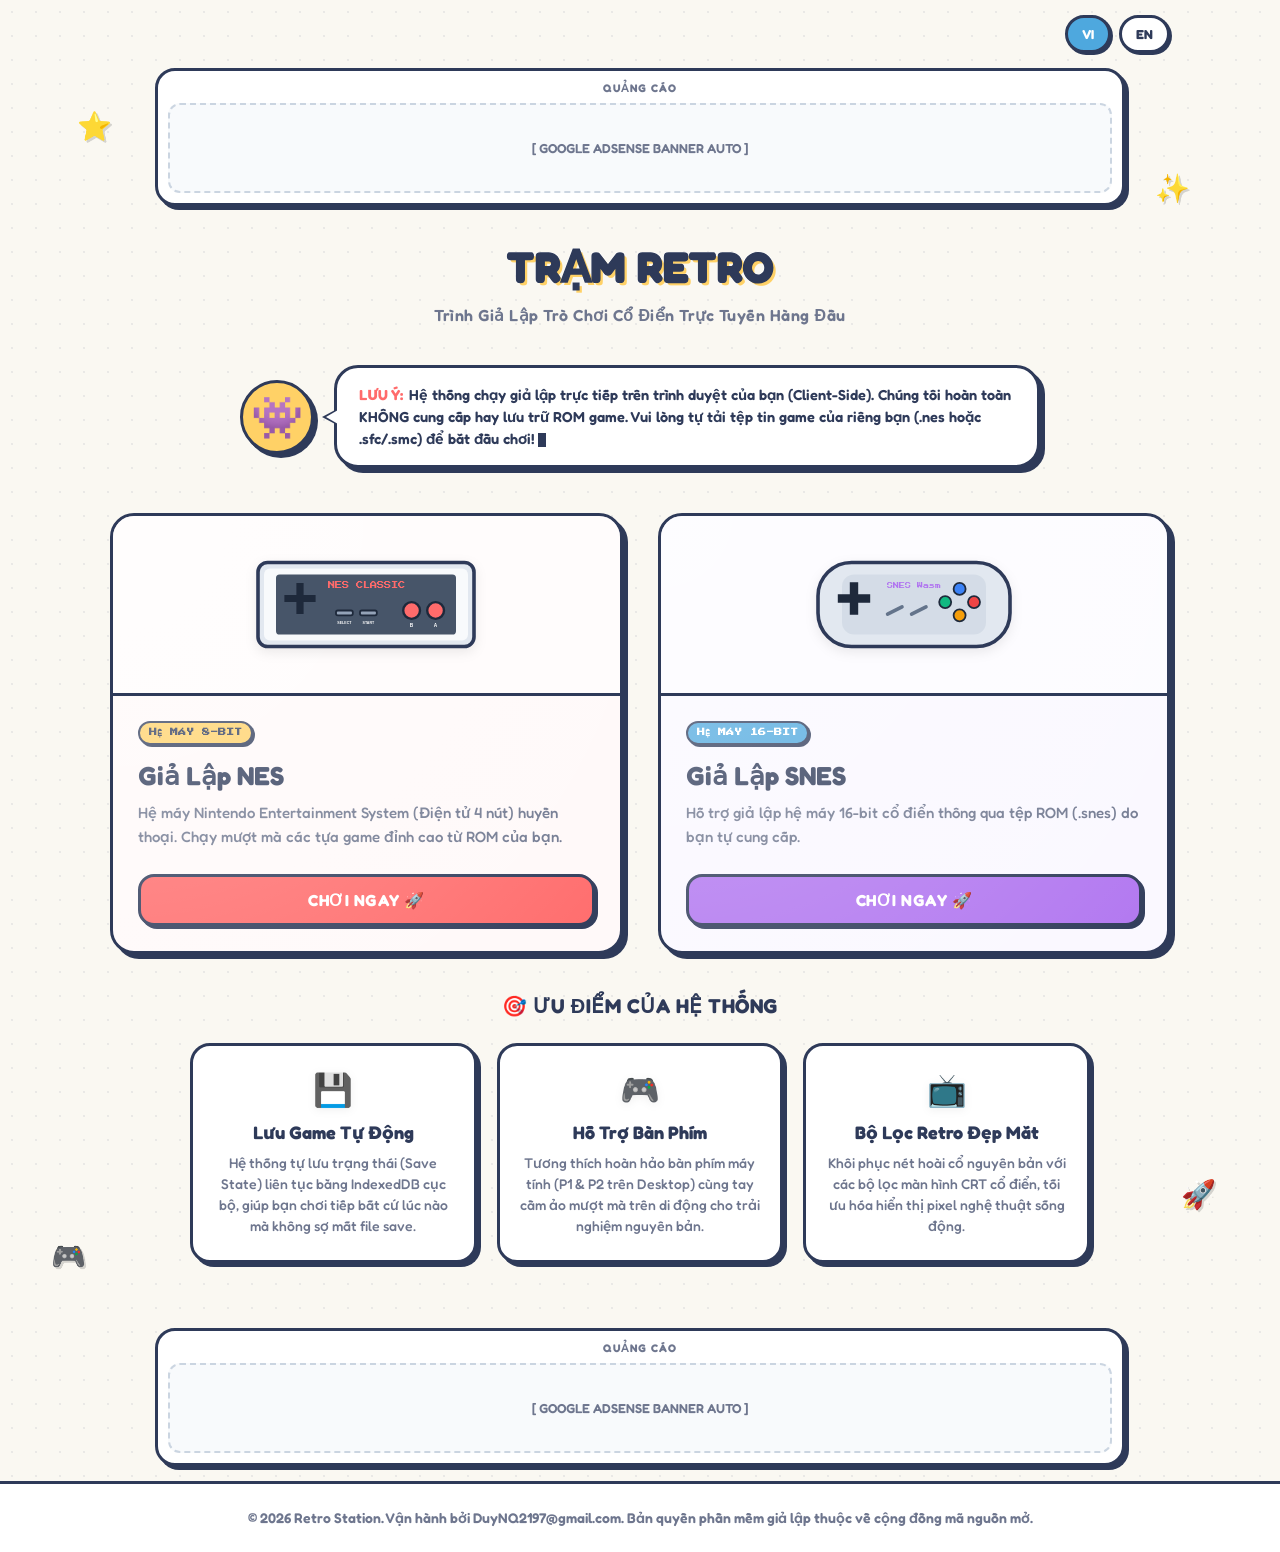
==== index.html @ f4b2010f "feat: big update" ====
<!DOCTYPE html>
<html lang="vi">

<head>
    <meta charset="UTF-8">
    <meta name="viewport" content="width=device-width, initial-scale=1.0">
    <meta name="description"
        content="Trình giả lập NES và SNES chất lượng cao trên trình duyệt Web. Không cần cài đặt, tải tệp ROM của riêng bạn và chơi trực tuyến tức thời. Hỗ trợ lưu game (Save State), tay cầm ảo và bàn phím máy tính.">
    <meta name="keywords"
        content="retro game emulator, gia lap nes, gia lap snes, choi game nes online, choi game snes online, retro games, nes emulator, snes emulator">
    <meta name="robots" content="index, follow">
    <link rel="canonical" href="https://retro-game-emulator-portal.vercel.app/index.html">
    <title>Trình Giả Lập Game Retro Online - Chơi NES & SNES Cực Mượt</title>

    <!-- Google Fonts -->
    <link rel="preconnect" href="https://fonts.googleapis.com">
    <link rel="preconnect" href="https://fonts.gstatic.com" crossorigin>
    <link
        href="https://fonts.googleapis.com/css2?family=Press+Start+2P&family=Fredoka:wght@300..700&family=Lexend:wght@300..800&display=swap"
        rel="stylesheet">

    <style>
        :root {
            --bg-color: #FAF8F2;
            /* Soft warm cream */
            --panel-color: #FFFFFF;
            /* Pure white */
            --border-color: #2E3A59;
            /* Bold slate dark navy */
            --accent-red: #FF6B6B;
            /* Cute retro red */
            --accent-purple: #B176F0;
            /* Soft SNES purple */
            --accent-blue: #4EA8DE;
            /* Sky blue */
            --accent-yellow: #FFD166;
            /* Warm retro yellow */
            --accent-green: #06D6A0;
            /* Mint green */
            --text-main: #2E3A59;
            --text-muted: #6E768E;
        }

        * {
            box-sizing: border-box;
            margin: 0;
            padding: 0;
        }

        body {
            background-color: var(--bg-color);
            background-image: radial-gradient(rgba(110, 118, 142, 0.12) 1.5px, transparent 1.5px);
            background-size: 24px 24px;
            color: var(--text-main);
            font-family: 'Fredoka', 'Lexend', sans-serif;
            min-height: 100vh;
            display: flex;
            flex-direction: column;
            overflow-x: hidden;
            position: relative;
        }

        /* Playful Floating Retro Elements */
        .decor-star {
            position: absolute;
            font-size: 28px;
            animation: bounceMascot 2.5s infinite alternate ease-in-out;
            pointer-events: none;
            z-index: 1;
            filter: drop-shadow(2px 2px 0px rgba(0, 0, 0, 0.15));
            user-select: none;
        }

        .decor-star-1 {
            top: 7%;
            left: 6%;
            color: var(--accent-yellow);
        }

        .decor-star-2 {
            top: 11%;
            right: 7%;
            color: var(--accent-blue);
            animation-delay: 0.6s;
        }

        .decor-star-3 {
            bottom: 18%;
            left: 4%;
            color: var(--accent-red);
            animation-delay: 1.2s;
        }

        .decor-star-4 {
            bottom: 22%;
            right: 5%;
            color: var(--accent-green);
            animation-delay: 1.8s;
        }

        @keyframes bounceMascot {
            0% {
                transform: translateY(0) rotate(0deg) scale(1);
            }

            100% {
                transform: translateY(-15px) rotate(15deg) scale(1.1);
            }
        }

        /* LANGUAGE SWITCH CONTAINER */
        .lang-switch-container {
            display: flex;
            justify-content: flex-end;
            max-width: 1100px;
            width: 100%;
            margin: 15px auto 0;
            padding: 0 20px;
            gap: 8px;
            z-index: 100;
        }

        .lang-btn {
            font-family: 'Fredoka', sans-serif;
            font-weight: 700;
            font-size: 13px;
            padding: 8px 14px;
            background: #FFFFFF;
            border: 3px solid var(--border-color);
            border-radius: 20px;
            color: var(--text-main);
            cursor: pointer;
            box-shadow: 2px 2px 0px var(--border-color);
            transition: all 0.15s ease;
            display: flex;
            align-items: center;
            gap: 5px;
        }

        .lang-btn:hover {
            background: var(--accent-yellow);
            transform: translate(-1px, -1px);
            box-shadow: 3px 3px 0px var(--border-color);
        }

        .lang-btn:active {
            transform: translate(1px, 1px);
            box-shadow: 1px 1px 0px var(--border-color);
        }

        .lang-btn.active {
            background: var(--accent-blue);
            color: #FFFFFF;
        }

        /* ADSENSE LAYOUTS - NEOBRUTALISM BOXES */
        .ad-container {
            width: 100%;
            max-width: 970px;
            margin: 15px auto;
            padding: 10px;
            background: #FFFFFF;
            border: 3px solid var(--border-color);
            border-radius: 20px;
            box-shadow: 4px 4px 0px var(--border-color);
            text-align: center;
            position: relative;
            z-index: 10;
        }

        .ad-label {
            font-family: 'Fredoka', sans-serif;
            font-weight: 700;
            font-size: 11px;
            color: var(--text-muted);
            margin-bottom: 8px;
            letter-spacing: 1px;
            text-transform: uppercase;
        }

        .ad-placeholder {
            min-height: 90px;
            display: flex;
            align-items: center;
            justify-content: center;
            color: var(--text-muted);
            font-size: 13px;
            font-weight: 600;
            border: 2px dashed #CBD5E1;
            background: #F8FAFC;
            border-radius: 12px;
        }

        /* HEADER CHÍNH */
        header {
            width: 100%;
            padding: 20px 20px 10px;
            text-align: center;
            position: relative;
            z-index: 10;
        }

        .logo-container {
            display: inline-block;
            margin-bottom: 5px;
        }

        .logo-main {
            font-family: 'Fredoka', sans-serif;
            font-weight: 800;
            font-size: 42px;
            color: var(--text-main);
            text-shadow:
                3px 3px 0px var(--accent-yellow),
                -1px -1px 0px var(--panel-color),
                1px -1px 0px var(--panel-color),
                -1px 1px 0px var(--panel-color),
                1px 1px 0px var(--panel-color);
            letter-spacing: 1px;
            -webkit-text-stroke: 1.5px var(--border-color);
        }

        .logo-sub {
            font-family: 'Fredoka', sans-serif;
            font-weight: 600;
            font-size: 16px;
            color: var(--text-muted);
            margin-top: 8px;
            letter-spacing: 0.5px;
        }

        /* TUYÊN BỐ MIỄN TRỪ TRÁCH NHIỆM - BUBBLY CHAT MASCOT */
        .disclaimer-section {
            max-width: 800px;
            width: calc(100% - 40px);
            margin: 20px auto 30px;
            display: flex;
            align-items: center;
            gap: 20px;
            background: transparent;
            border: none;
            box-shadow: none;
            padding: 0;
            z-index: 10;
            position: relative;
        }

        .mascot-avatar {
            font-size: 42px;
            background: var(--accent-yellow);
            border: 3px solid var(--border-color);
            width: 74px;
            height: 74px;
            display: flex;
            align-items: center;
            justify-content: center;
            border-radius: 50%;
            box-shadow: 4px 4px 0px var(--border-color);
            animation: bounceMascotMini 2.5s infinite alternate ease-in-out;
            flex-shrink: 0;
            user-select: none;
        }

        @keyframes bounceMascotMini {
            0% {
                transform: translateY(0) scale(1);
            }

            100% {
                transform: translateY(-8px) scale(1.05);
            }
        }

        .disclaimer-bubble {
            background: #FFFFFF;
            border: 3px solid var(--border-color);
            border-radius: 24px;
            padding: 16px 22px;
            box-shadow: 5px 5px 0px var(--border-color);
            position: relative;
            flex: 1;
            font-family: 'Fredoka', 'Lexend', sans-serif;
            font-size: 14.5px;
            line-height: 1.5;
            color: var(--text-main);
        }

        .disclaimer-bubble::before {
            content: "";
            position: absolute;
            left: -15px;
            top: 50%;
            transform: translateY(-50%);
            border-width: 8px 15px 8px 0;
            border-style: solid;
            border-color: transparent var(--border-color) transparent transparent;
            display: block;
            width: 0;
        }

        .disclaimer-bubble::after {
            content: "";
            position: absolute;
            left: -11px;
            top: 50%;
            transform: translateY(-50%);
            border-width: 7px 12px 7px 0;
            border-style: solid;
            border-color: transparent #FFFFFF transparent transparent;
            display: block;
            width: 0;
        }

        .terminal-prompt {
            color: var(--accent-red);
            font-weight: 800;
            margin-right: 6px;
        }

        .terminal-blink {
            display: inline-block;
            width: 8px;
            height: 14px;
            background: var(--border-color);
            animation: blink 1s step-end infinite;
            vertical-align: middle;
            margin-left: 3px;
        }

        @keyframes blink {
            50% {
                opacity: 0;
            }
        }

        @media (max-width: 600px) {
            .disclaimer-section {
                flex-direction: column;
                gap: 15px;
                text-align: center;
            }

            .disclaimer-bubble::before,
            .disclaimer-bubble::after {
                display: none;
            }
        }

        /* MAIN CONTENT - CÁC HỆ MÁY GIẢ LẬP */
        main {
            flex: 1;
            width: 100%;
            max-width: 1100px;
            margin: 10px auto 40px;
            padding: 0 20px;
            display: flex;
            flex-direction: column;
            align-items: center;
            justify-content: center;
            z-index: 10;
        }

        .grid-container {
            display: grid;
            grid-template-columns: 1fr;
            gap: 35px;
            width: 100%;
            margin-top: 15px;
        }

        @media (min-width: 768px) {
            .grid-container {
                grid-template-columns: 1fr 1fr;
            }
        }

        /* RETRO CARD - TOYLIKE JOYCON STYLE */
        .system-card {
            background-color: var(--panel-color);
            border: 3px solid var(--border-color);
            border-radius: 24px;
            overflow: hidden;
            display: flex;
            flex-direction: column;
            position: relative;
            transition: all 0.2s cubic-bezier(0.175, 0.885, 0.32, 1.275);
            text-decoration: none;
            box-shadow: 5px 5px 0px var(--border-color);
        }

        .card-nes {
            background: #FFF9F9;
        }

        .card-snes {
            background: #FAF8FF;
        }

        .system-card::before {
            content: "";
            position: absolute;
            top: 0;
            left: 0;
            right: 0;
            bottom: 0;
            background: radial-gradient(circle at top left, rgba(255, 255, 255, 0.4), transparent);
            pointer-events: none;
            transition: opacity 0.4s;
        }

        .system-card:hover {
            transform: translate(-4px, -4px);
            box-shadow: 9px 9px 0px var(--border-color);
        }

        .card-header-art {
            height: 180px;
            display: flex;
            align-items: center;
            justify-content: center;
            position: relative;
            background: rgba(255, 255, 255, 0.5);
            overflow: hidden;
            padding: 20px;
            transition: background 0.4s;
            border-bottom: 3px solid var(--border-color);
        }

        .system-card:hover .card-header-art {
            background: rgba(255, 255, 255, 0.7);
        }

        .svg-icon {
            width: 100%;
            height: 100%;
            max-width: 240px;
            filter: drop-shadow(0 4px 6px rgba(0, 0, 0, 0.08));
            transition: transform 0.35s cubic-bezier(0.175, 0.885, 0.32, 1.275);
        }

        .system-card:hover .svg-icon {
            transform: scale(1.08) rotate(2deg);
        }

        /* Chi tiết nội dung CARD */
        .card-body {
            padding: 25px;
            display: flex;
            flex-direction: column;
            flex: 1;
        }

        .badge-8bit {
            align-self: flex-start;
            font-family: 'Press Start 2P', monospace;
            font-size: 8px;
            padding: 5px 9px;
            border-radius: 30px;
            margin-bottom: 15px;
            border: 2px solid var(--border-color);
            box-shadow: 2px 2px 0px var(--border-color);
            font-weight: bold;
        }

        .card-nes .badge-8bit {
            background-color: var(--accent-yellow);
            color: var(--border-color);
        }

        .card-snes .badge-8bit {
            background-color: var(--accent-blue);
            color: #FFFFFF;
        }

        .card-title {
            font-family: 'Fredoka', sans-serif;
            font-weight: 800;
            font-size: 26px;
            margin-bottom: 10px;
            color: var(--text-main);
        }

        .card-desc {
            color: var(--text-muted);
            font-size: 15px;
            line-height: 1.6;
            margin-bottom: 25px;
            font-weight: 500;
            flex: 1;
        }

        /* Nút Chơi game kiểu arcade */
        .card-btn {
            width: 100%;
            padding: 13px;
            border-radius: 16px;
            font-family: 'Fredoka', sans-serif;
            font-weight: 800;
            font-size: 16px;
            text-align: center;
            letter-spacing: 0.5px;
            border: 3px solid var(--border-color);
            cursor: pointer;
            box-shadow: 3px 3px 0px var(--border-color);
            transition: all 0.15s ease;
            display: inline-block;
        }

        .card-nes .card-btn {
            background-color: var(--accent-red);
            color: #FFFFFF;
        }

        .card-nes:hover .card-btn {
            background-color: #ff8787;
        }

        .card-nes:active .card-btn {
            transform: translate(2px, 2px);
            box-shadow: 1px 1px 0px var(--border-color);
        }

        .card-snes .card-btn {
            background-color: var(--accent-purple);
            color: #FFFFFF;
        }

        .card-snes:hover .card-btn {
            background-color: #c597f5;
        }

        .card-snes:active .card-btn {
            transform: translate(2px, 2px);
            box-shadow: 1px 1px 0px var(--border-color);
        }

        /* CHI TIẾT TÍNH NĂNG NỔI BẬT */
        .features-section {
            margin: 40px auto 10px;
            width: 100%;
            max-width: 900px;
            text-align: center;
        }

        .features-title {
            font-family: 'Fredoka', sans-serif;
            font-weight: 800;
            font-size: 20px;
            color: var(--text-main);
            margin-bottom: 25px;
            letter-spacing: 0.5px;
        }

        .features-grid {
            display: grid;
            grid-template-columns: 1fr;
            gap: 20px;
        }

        @media (min-width: 600px) {
            .features-grid {
                grid-template-columns: 1fr 1fr 1fr;
            }
        }

        .feature-item {
            background: #FFFFFF;
            border: 3px solid var(--border-color);
            border-radius: 20px;
            padding: 24px 20px;
            box-shadow: 4px 4px 0px var(--border-color);
            transition: all 0.2s ease;
        }

        .feature-item:hover {
            transform: translate(-3px, -3px);
            box-shadow: 7px 7px 0px var(--border-color);
            background: #FFFDF9;
        }

        .feature-icon {
            font-size: 32px;
            margin-bottom: 12px;
            display: inline-block;
            filter: drop-shadow(0 2px 4px rgba(0, 0, 0, 0.06));
        }

        .feature-item h3 {
            font-size: 18px;
            font-weight: 800;
            margin-bottom: 8px;
            color: var(--text-main);
        }

        .feature-item p {
            font-size: 14px;
            color: var(--text-muted);
            line-height: 1.5;
            font-weight: 500;
        }

        /* FOOTER CHÍNH */
        footer {
            width: 100%;
            padding: 25px 20px;
            text-align: center;
            border-top: 3px solid var(--border-color);
            background-color: #FFFFFF;
            margin-top: auto;
            position: relative;
            z-index: 10;
        }

        .footer-text {
            color: var(--text-muted);
            font-size: 14px;
            font-weight: 600;
        }

        .footer-highlight {
            color: var(--accent-red);
            font-weight: 800;
        }
    </style>
</head>

<body>

    <!-- Playful Floating Stars -->
    <div class="decor-star decor-star-1">⭐</div>
    <div class="decor-star decor-star-2">✨</div>
    <div class="decor-star decor-star-3">🎮</div>
    <div class="decor-star decor-star-4">🚀</div>

    <!-- LANGUAGE SWITCH BAR -->
    <div class="lang-switch-container">
        <button class="lang-btn active" id="btn-lang-vi" onclick="changeLang('vi')">VI</button>
        <button class="lang-btn" id="btn-lang-en" onclick="changeLang('en')">EN</button>
    </div>

    <!-- ZONE QUẢNG CÁO GOOGLE ADSENSE TOP -->
    <div class="ad-container" id="adsense-homepage-top">
        <div class="ad-label" data-vi="QUẢNG CÁO" data-en="ADVERTISEMENT">QUẢNG CÁO</div>
        <div class="ad-placeholder">
            <!-- Nơi hiển thị mã tự động chèn quảng cáo từ extends.js -->
            [ GOOGLE ADSENSE BANNER AUTO ]
        </div>
    </div>

    <!-- HEADER CHÍNH -->
    <header>
        <div class="logo-container">
            <h1 class="logo-main" id="site-h1" data-vi="TRẠM RETRO" data-en="RETRO STATION">TRẠM RETRO</h1>
        </div>
        <p class="logo-sub" data-vi="Trình Giả Lập Trò Chơi Cổ Điển Trực Tuyến Hàng Đầu"
            data-en="The Premier Online Classic Game Emulator">Trình Giả Lập Trò Chơi Cổ Điển Trực Tuyến Hàng Đầu</p>
    </header>

    <!-- MAIN HỆ THỐNG -->
    <main>

        <!-- TUYÊN BỐ MIỄN TRỪ TRÁCH NHIỆM (DISCLAIMER) -->
        <section class="disclaimer-section" aria-label="Tuyên bố miễn trừ trách nhiệm">
            <div class="mascot-avatar">👾</div>
            <div class="disclaimer-bubble">
                <p style="margin: 0; font-weight: 600;">
                    <span class="terminal-prompt" data-vi="LƯU Ý:" data-en="NOTICE:">LƯU Ý:</span><span
                        id="disclaimer-text"
                        data-vi="Hệ thống chạy giả lập trực tiếp trên trình duyệt của bạn (Client-Side). Chúng tôi hoàn toàn KHÔNG cung cấp hay lưu trữ ROM game. Vui lòng tự tải tệp tin game của riêng bạn (.nes hoặc .sfc/.smc) để bắt đầu chơi!"
                        data-en="This emulator runs directly in your browser (Client-Side). We do NOT provide or host any ROM files. Please upload your own local game files (.nes or .sfc/.smc) to play!">Hệ
                        thống chạy giả lập trực tiếp trên trình duyệt của bạn (Client-Side). Chúng tôi hoàn toàn KHÔNG
                        cung cấp hay lưu trữ ROM game. Vui lòng tự tải tệp tin game của riêng bạn (.nes hoặc .sfc/.smc)
                        để bắt đầu chơi!</span><span class="terminal-blink"></span>
                </p>
            </div>
        </section>

        <!-- GRID CHỌN HỆ MÁY -->
        <section class="grid-container" aria-label="Lựa chọn hệ máy chơi game">

            <!-- THẺ MÁY NES -->
            <a href="__Emulator/Nes.html" class="system-card card-nes" id="card-nes-emulator">
                <div class="card-header-art">
                    <!-- Vẽ tay cầm NES Console bằng SVG xịn xò -->
                    <svg class="svg-icon" viewBox="0 0 200 80" xmlns="http://www.w3.org/2000/svg">
                        <!-- Thân tay cầm NES màu xám -->
                        <rect x="10" y="5" width="180" height="70" rx="8" fill="#e2e8f0" stroke="#2e3a59"
                            stroke-width="3" />
                        <rect x="15" y="10" width="170" height="60" rx="5" fill="#f8fafc" />
                        <!-- Miếng viền màu đỏ đậm bao quanh -->
                        <rect x="25" y="15" width="150" height="50" rx="3" fill="#475569" />
                        <!-- Chữ Nintendo / NES -->
                        <text x="100" y="27" font-family="'Press Start 2P', monospace" font-size="6" fill="#ff6b6b"
                            text-anchor="middle">NES CLASSIC</text>
                        <!-- Cụm D-pad màu đen -->
                        <path d="M 45,25 L 45,45 M 35,35 L 55,35" stroke="#1e293b" stroke-width="6"
                            stroke-linecap="square" />
                        <!-- Select và Start màu xám đen -->
                        <rect x="75" y="45" width="14" height="4" rx="1.5" fill="#94a3b8" stroke="#1e293b"
                            stroke-width="1.5" />
                        <rect x="95" y="45" width="14" height="4" rx="1.5" fill="#94a3b8" stroke="#1e293b"
                            stroke-width="1.5" />
                        <text x="82" y="56" font-family="sans-serif" font-size="3" font-weight="bold" fill="#fff"
                            text-anchor="middle">SELECT</text>
                        <text x="102" y="56" font-family="sans-serif" font-size="3" font-weight="bold" fill="#fff"
                            text-anchor="middle">START</text>
                        <!-- Nút hành động tròn màu đỏ A / B -->
                        <circle cx="138" cy="45" r="7" fill="#ff6b6b" stroke="#1e293b" stroke-width="2" />
                        <circle cx="158" cy="45" r="7" fill="#ff6b6b" stroke="#1e293b" stroke-width="2" />
                        <text x="138" y="59" font-family="sans-serif" font-size="4" font-weight="bold" fill="#fff"
                            text-anchor="middle">B</text>
                        <text x="158" y="59" font-family="sans-serif" font-size="4" font-weight="bold" fill="#fff"
                            text-anchor="middle">A</text>
                    </svg>
                </div>
                <div class="card-body">
                    <span class="badge-8bit" data-vi="HỆ MÁY 8-BIT" data-en="8-BIT CONSOLE">HỆ MÁY 8-BIT</span>
                    <h2 class="card-title" data-vi="Giả Lập NES" data-en="NES Emulator">Giả Lập NES</h2>
                    <p class="card-desc"
                        data-vi="Hệ máy Nintendo Entertainment System (Điện tử 4 nút) huyền thoại. Chạy mượt mà các tựa game đỉnh cao từ ROM của bạn."
                        data-en="The legendary 8-bit Nintendo Entertainment System. Play classics game smoothly from your ROM files.">
                        Hệ máy Nintendo Entertainment System (Điện tử 4 nút)...</p>
                    <button class="card-btn" type="button" data-vi="CHƠI NGAY 🚀" data-en="PLAY NOW 🚀">CHƠI NGAY
                        🚀</button>
                </div>
            </a>

            <!-- THẺ MÁY SNES -->
            <a href="__Emulator/Snes.html" class="system-card card-snes" id="card-snes-emulator">
                <div class="card-header-art">
                    <!-- Vẽ tay cầm SNES Console / Super Famicom bằng SVG xịn xò -->
                    <svg class="svg-icon" viewBox="0 0 200 80" xmlns="http://www.w3.org/2000/svg">
                        <!-- Thân tay cầm SNES bo tròn màu xám nhẹ -->
                        <rect x="20" y="5" width="160" height="70" rx="28" fill="#e2e8f0" stroke="#2e3a59"
                            stroke-width="3" />
                        <path d="M 40,5 C 20,25 20,55 40,75 L 160,75" fill="none" />
                        <!-- Khu vực phím màu xám đậm hơn -->
                        <rect x="40" y="15" width="120" height="50" rx="10" fill="#cbd5e1" opacity="0.6" />
                        <!-- Cụm D-pad màu đen nhám -->
                        <path d="M 50,25 L 50,45 M 40,35 L 60,35" stroke="#1e293b" stroke-width="7"
                            stroke-linecap="square" />
                        <!-- Select và Start chéo -->
                        <line x1="78" y1="48" x2="90" y2="42" stroke="#64748b" stroke-width="3"
                            stroke-linecap="round" />
                        <line x1="98" y1="48" x2="110" y2="42" stroke="#64748b" stroke-width="3"
                            stroke-linecap="round" />
                        <!-- 4 nút màu sắc chéo đặc trưng của Super Famicom -->
                        <!-- Nút X (Xanh dương) phía trên -->
                        <circle cx="138" cy="27" r="5" fill="#3b82f6" stroke="#1e293b" stroke-width="1.5" />
                        <!-- Nút Y (Xanh lá) phía trái -->
                        <circle cx="126" cy="38" r="5" fill="#10b981" stroke="#1e293b" stroke-width="1.5" />
                        <!-- Nút B (Vàng) phía dưới -->
                        <circle cx="138" cy="49" r="5" fill="#f59e0b" stroke="#1e293b" stroke-width="1.5" />
                        <!-- Nút A (Đỏ) phía phải -->
                        <circle cx="150" cy="38" r="5" fill="#ef4444" stroke="#1e293b" stroke-width="1.5" />

                        <!-- Nhãn chữ -->
                        <text x="100" y="27" font-family="'Press Start 2P', monospace" font-size="5" fill="#b176f0"
                            text-anchor="middle">SNES Wasm</text>
                    </svg>
                </div>
                <div class="card-body">
                    <span class="badge-8bit" data-vi="HỆ MÁY 16-BIT" data-en="16-BIT CONSOLE">HỆ MÁY 16-BIT</span>
                    <h2 class="card-title" data-vi="Giả Lập SNES" data-en="SNES Emulator">Giả Lập SNES</h2>
                    <p class="card-desc"
                        data-vi="Hỗ trợ giả lập hệ máy 16-bit cổ điển thông qua tệp ROM (.snes) do bạn tự cung cấp."
                        data-en="Supports emulating classic 16-bit systems via custom ROM files (.snes) that you provide.">
                        Hệ máy Super Nintendo Entertainment System...</p>
                    <button class="card-btn" type="button" data-vi="CHƠI NGAY 🚀" data-en="PLAY NOW 🚀">CHƠI NGAY
                        🚀</button>
                </div>
            </a>

        </section>

        <!-- TÍNH NĂNG NỔI BẬT -->
        <section class="features-section" aria-label="Tính năng vượt trội">
            <h3 class="features-title" data-vi="🎯 ƯU ĐIỂM CỦA HỆ THỐNG" data-en="🎯 SYSTEM FEATURES">ƯU ĐIỂM CỦA HỆ
                THỐNG</h3>
            <div class="features-grid">
                <div class="feature-item">
                    <span class="feature-icon">💾</span>
                    <h3 data-vi="Lưu Game Tự Động" data-en="Auto Save State">Lưu Game Tự Động</h3>
                    <p data-vi="Hệ thống tự lưu trạng thái (Save State) liên tục bằng IndexedDB cục bộ, giúp bạn chơi tiếp bất cứ lúc nào mà không sợ mất file save."
                        data-en="Automatically saves your game state to local IndexedDB. Resume your nostalgic journey instantly at any time.">
                        Hệ thống tự lưu...</p>
                </div>
                <div class="feature-item">
                    <span class="feature-icon">🎮</span>
                    <h3 data-vi="Hỗ Trợ Bàn Phím" data-en="Keyboard & Gamepad">Hỗ Trợ Bàn Phím</h3>
                    <p data-vi="Tương thích hoàn hảo bàn phím máy tính (P1 & P2 trên Desktop) cùng tay cầm ảo mượt mà trên di động cho trải nghiệm nguyên bản."
                        data-en="Fully supports computer keyboards (P1 & P2 on Desktop) and intuitive virtual touch controllers on mobile devices.">
                        Tương thích hoàn hảo...</p>
                </div>
                <div class="feature-item">
                    <span class="feature-icon">📺</span>
                    <h3 data-vi="Bộ Lọc Retro Đẹp Mắt" data-en="Retro CRT Filters">Bộ Lọc Retro Đẹp Mắt</h3>
                    <p data-vi="Khôi phục nét hoài cổ nguyên bản với các bộ lọc màn hình CRT cổ điển, tối ưu hóa hiển thị pixel nghệ thuật sống động."
                        data-en="Nostalgic CRT screen scanlines and filters to bring back warm, vivid childhood gaming memories.">
                        Khôi phục nét hoài cổ...</p>
                </div>
            </div>
        </section>

    </main>

    <!-- ZONE QUẢNG CÁO GOOGLE ADSENSE BOTTOM -->
    <div class="ad-container" id="adsense-homepage-bottom">
        <div class="ad-label" data-vi="QUẢNG CÁO" data-en="ADVERTISEMENT">QUẢNG CÁO</div>
        <div class="ad-placeholder">
            [ GOOGLE ADSENSE BANNER AUTO ]
        </div>
    </div>

    <!-- FOOTER CHÍNH -->
    <footer>
        <p class="footer-text"
            data-vi="© 2026 Retro Station. Vận hành bởi DuyNQ2197@gmail.com. Bản quyền phần mềm giả lập thuộc về cộng đồng mã nguồn mở."
            data-en="© 2026 Retro Station. Powered by DuyNQ2197@gmail.com. Emulator cores belong to the open-source community.">
            © 2026 Retro Station. Vận hành bởi <span class="footer-highlight">DuyNQ2197@gmail.com</span>. Bản quyền phần
            mềm giả
            lập thuộc về cộng đồng mã nguồn mở.
        </p>
    </footer>

    <!-- Tự động bơm mã quảng cáo Google Adsense và Google Analytics từ file extends.js -->
    <script src="extends.js"></script>

    <!-- HỆ THỐNG DỊCH THUẬT ĐA NGÔN NGỮ CHUYÊN NGHIỆP -->
    <script>
        // Hàm chuyển đổi ngôn ngữ
        function changeLang(lang) {
            // Lưu lựa chọn ngôn ngữ
            localStorage.setItem('selected_lang', lang);

            // Cập nhật trạng thái nút tích cực
            document.querySelectorAll('.lang-btn').forEach(btn => btn.classList.remove('active'));
            if (lang === 'vi') {
                document.getElementById('btn-lang-vi').classList.add('active');
                document.documentElement.lang = 'vi';
            } else {
                document.getElementById('btn-lang-en').classList.add('active');
                document.documentElement.lang = 'en';
            }

            // Dịch tất cả các thẻ có thuộc tính data-vi và data-en
            document.querySelectorAll('[data-vi]').forEach(el => {
                const text = lang === 'vi' ? el.getAttribute('data-vi') : el.getAttribute('data-en');
                if (el.tagName === 'INPUT' || el.tagName === 'TEXTAREA') {
                    el.placeholder = text;
                } else {
                    el.innerHTML = text;
                }
            });

            // Tối ưu SEO tiêu đề & mô tả cho từng ngôn ngữ
            if (lang === 'vi') {
                document.title = "Trình Giả Lập Game Retro Online - Chơi NES & SNES Cực Mượt";
                document.querySelector('meta[name="description"]').setAttribute('content', 'Trình giả lập NES và SNES chất lượng cao trên trình duyệt Web. Không cần cài đặt, tải tệp ROM của riêng bạn và chơi trực tuyến tức thì. Hỗ trợ lưu game (Save State), tay cầm ảo và bàn phím máy tính.');
            } else {
                document.title = "Retro Game Emulator Online - Play NES & SNES Games";
                document.querySelector('meta[name="description"]').setAttribute('content', 'High-quality online NES and SNES web-based emulator. No install required, load your own ROM files and play instantly with save states, gamepad and keyboard support.');
            }
        }

        // Tự động tải ngôn ngữ đã chọn khi mở trang
        document.addEventListener('DOMContentLoaded', () => {
            const savedLang = localStorage.getItem('selected_lang') || 'vi';
            changeLang(savedLang);
        });
    </script>
</body>

</html>
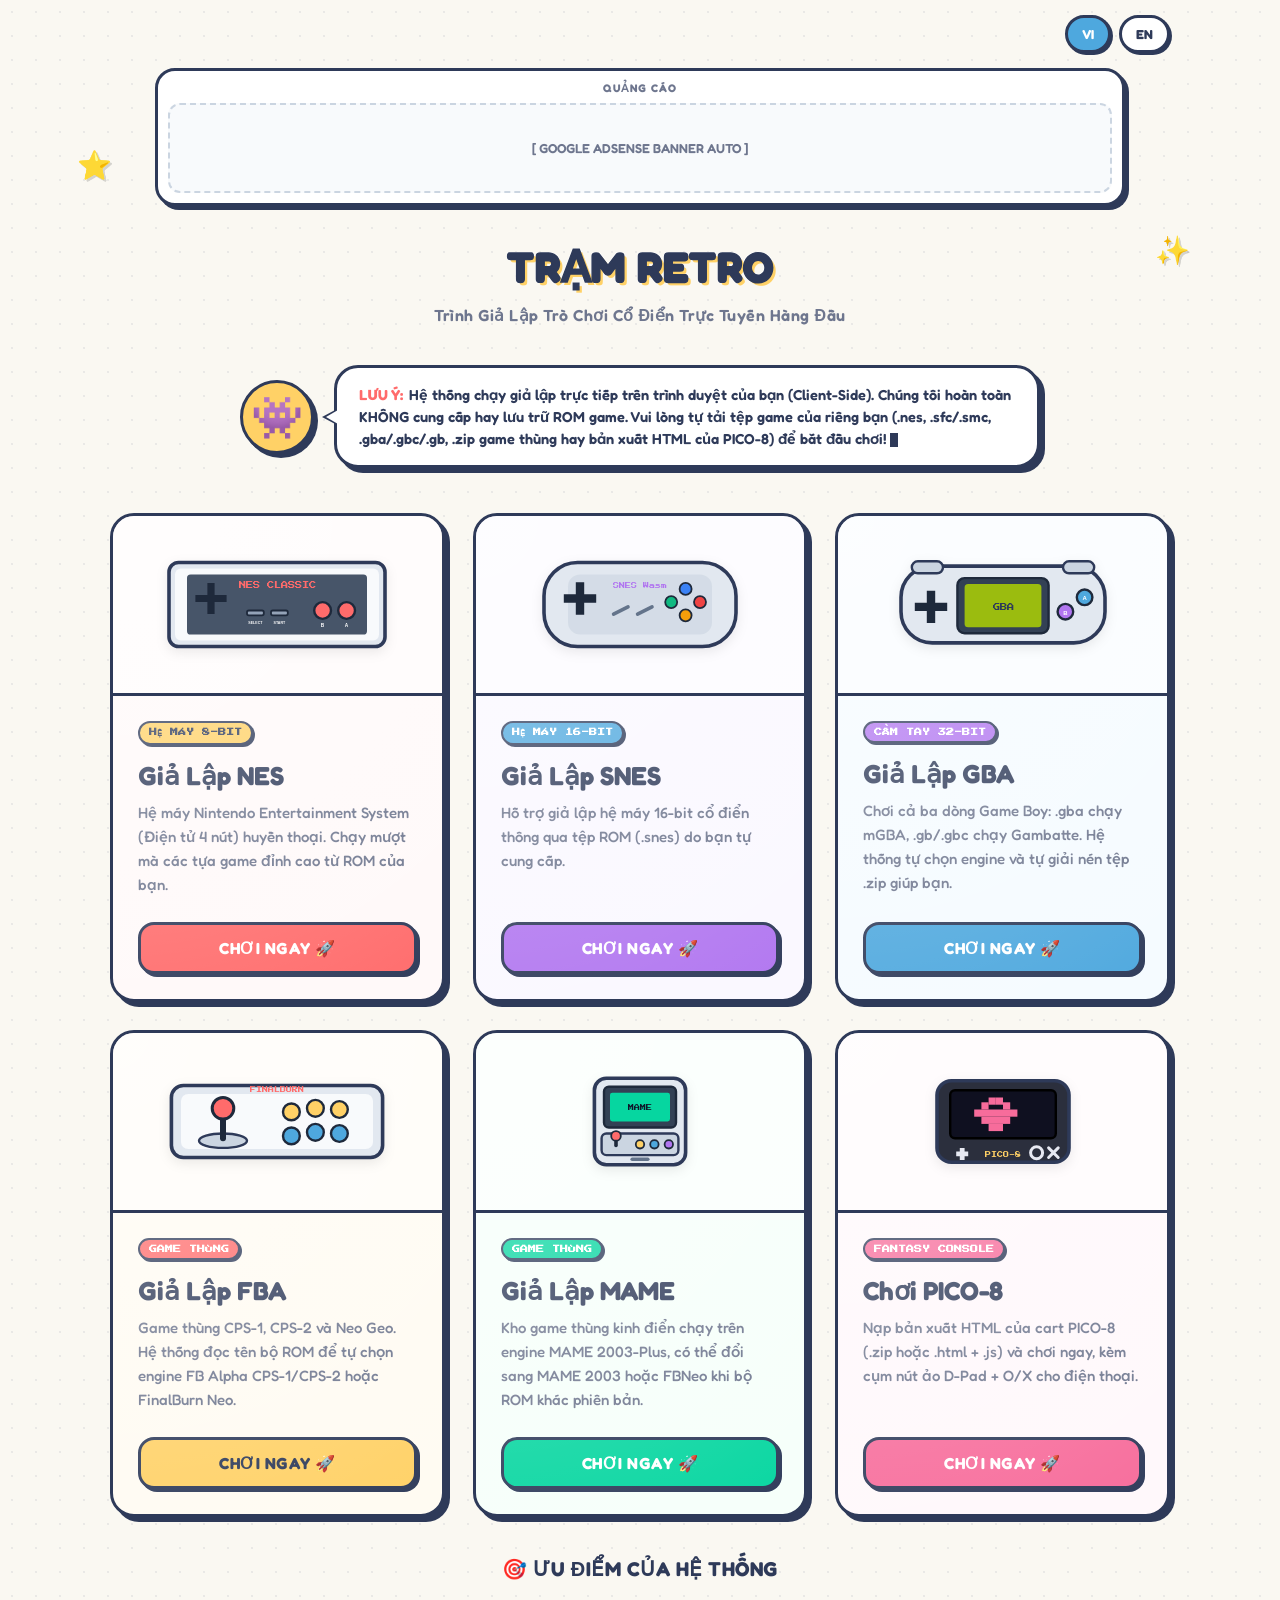
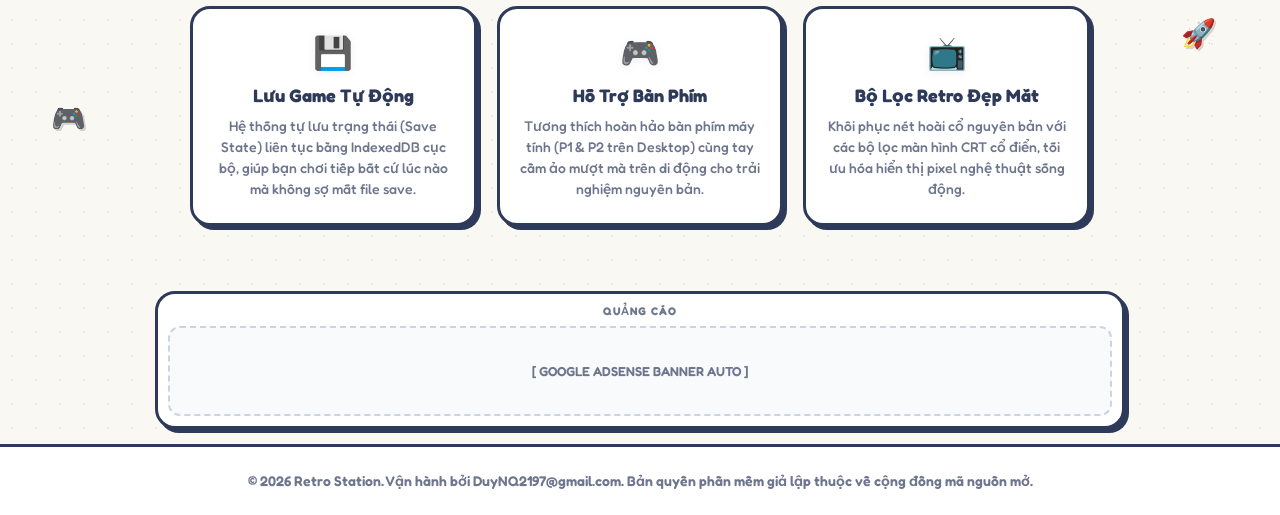
==== commit f3b2974c: "feat: add GBA, FBA, MAME and PICO-8 emulator pages - Gba.html: GB/GBC/GBA in one page, auto-picks mG" ====
--- a/index.html
+++ b/index.html
@@ -5,12 +5,12 @@
     <meta charset="UTF-8">
     <meta name="viewport" content="width=device-width, initial-scale=1.0">
     <meta name="description"
-        content="Trình giả lập NES và SNES chất lượng cao trên trình duyệt Web. Không cần cài đặt, tải tệp ROM của riêng bạn và chơi trực tuyến tức thời. Hỗ trợ lưu game (Save State), tay cầm ảo và bàn phím máy tính.">
+        content="Trình giả lập NES, SNES, GBA, FBA, MAME và PICO-8 chất lượng cao trên trình duyệt Web. Không cần cài đặt, tự động chọn engine phù hợp và tự giải nén tệp ROM .zip. Hỗ trợ lưu game (Save State), bàn phím máy tính và nút bấm ảo trên điện thoại.">
     <meta name="keywords"
-        content="retro game emulator, gia lap nes, gia lap snes, choi game nes online, choi game snes online, retro games, nes emulator, snes emulator">
+        content="retro game emulator, gia lap nes, gia lap snes, gia lap gba, gia lap fba, gia lap mame, pico-8 online, choi game thung online, nes emulator, snes emulator, gba emulator, mame emulator">
     <meta name="robots" content="index, follow">
-    <link rel="canonical" href="https://retro-game-emulator-portal.vercel.app/index.html">
-    <title>Trình Giả Lập Game Retro Online - Chơi NES & SNES Cực Mượt</title>
+    <link rel="canonical" href="https://retro-game-emulator.vercel.app/index.html">
+    <title>Trình Giả Lập Game Retro Online - NES, SNES, GBA, FBA, MAME, PICO-8</title>
 
     <!-- Google Fonts -->
     <link rel="preconnect" href="https://fonts.googleapis.com">
@@ -18,7 +18,14 @@
     <link
         href="https://fonts.googleapis.com/css2?family=Press+Start+2P&family=Fredoka:wght@300..700&family=Lexend:wght@300..800&display=swap"
         rel="stylesheet">
-
+    <script type="application/ld+json">
+    {
+    "@context": "https://schema.org",
+    "@type": "WebSite",
+    "name": "Retro Game Emulator",
+    "url": "https://retro-game-emulator.vercel.app/"
+    }
+    </script>
     <style>
         :root {
             --bg-color: #FAF8F2;
@@ -374,6 +381,13 @@
             }
         }
 
+        @media (min-width: 1024px) {
+            .grid-container {
+                grid-template-columns: repeat(3, 1fr);
+                gap: 28px;
+            }
+        }
+
         /* RETRO CARD - TOYLIKE JOYCON STYLE */
         .system-card {
             background-color: var(--panel-color);
@@ -394,6 +408,22 @@
 
         .card-snes {
             background: #FAF8FF;
+        }
+
+        .card-gba {
+            background: #F5FBFF;
+        }
+
+        .card-fba {
+            background: #FFFBF2;
+        }
+
+        .card-mame {
+            background: #F6FFFA;
+        }
+
+        .card-pico {
+            background: #FFF8FB;
         }
 
         .system-card::before {
@@ -534,6 +564,71 @@
             box-shadow: 1px 1px 0px var(--border-color);
         }
 
+        /* Các hệ máy bổ sung: GBA / FBA / MAME / PICO-8 */
+        .card-gba .badge-8bit {
+            background-color: var(--accent-purple);
+            color: #FFFFFF;
+        }
+
+        .card-fba .badge-8bit {
+            background-color: var(--accent-red);
+            color: #FFFFFF;
+        }
+
+        .card-mame .badge-8bit {
+            background-color: var(--accent-green);
+            color: #FFFFFF;
+        }
+
+        .card-pico .badge-8bit {
+            background-color: #F76C9B;
+            color: #FFFFFF;
+        }
+
+        .card-gba .card-btn {
+            background-color: var(--accent-blue);
+            color: #FFFFFF;
+        }
+
+        .card-fba .card-btn {
+            background-color: var(--accent-yellow);
+            color: var(--text-main);
+        }
+
+        .card-mame .card-btn {
+            background-color: var(--accent-green);
+            color: #FFFFFF;
+        }
+
+        .card-pico .card-btn {
+            background-color: #F76C9B;
+            color: #FFFFFF;
+        }
+
+        .card-gba:hover .card-btn {
+            background-color: #74c2ee;
+        }
+
+        .card-fba:hover .card-btn {
+            background-color: #ffdf94;
+        }
+
+        .card-mame:hover .card-btn {
+            background-color: #4fe6bd;
+        }
+
+        .card-pico:hover .card-btn {
+            background-color: #ff9ab8;
+        }
+
+        .card-gba:active .card-btn,
+        .card-fba:active .card-btn,
+        .card-mame:active .card-btn,
+        .card-pico:active .card-btn {
+            transform: translate(2px, 2px);
+            box-shadow: 1px 1px 0px var(--border-color);
+        }
+
         /* CHI TIẾT TÍNH NĂNG NỔI BẬT */
         .features-section {
             margin: 40px auto 10px;
@@ -666,11 +761,12 @@
                 <p style="margin: 0; font-weight: 600;">
                     <span class="terminal-prompt" data-vi="LƯU Ý:" data-en="NOTICE:">LƯU Ý:</span><span
                         id="disclaimer-text"
-                        data-vi="Hệ thống chạy giả lập trực tiếp trên trình duyệt của bạn (Client-Side). Chúng tôi hoàn toàn KHÔNG cung cấp hay lưu trữ ROM game. Vui lòng tự tải tệp tin game của riêng bạn (.nes hoặc .sfc/.smc) để bắt đầu chơi!"
-                        data-en="This emulator runs directly in your browser (Client-Side). We do NOT provide or host any ROM files. Please upload your own local game files (.nes or .sfc/.smc) to play!">Hệ
+                        data-vi="Hệ thống chạy giả lập trực tiếp trên trình duyệt của bạn (Client-Side). Chúng tôi hoàn toàn KHÔNG cung cấp hay lưu trữ ROM game. Vui lòng tự tải tệp game của riêng bạn (.nes, .sfc/.smc, .gba/.gbc/.gb, .zip game thùng hay bản xuất HTML của PICO-8) để bắt đầu chơi!"
+                        data-en="This emulator runs directly in your browser (Client-Side). We do NOT provide or host any ROM files. Please upload your own local game files (.nes, .sfc/.smc, .gba/.gbc/.gb, arcade .zip romsets or a PICO-8 HTML export) to play!">Hệ
                         thống chạy giả lập trực tiếp trên trình duyệt của bạn (Client-Side). Chúng tôi hoàn toàn KHÔNG
-                        cung cấp hay lưu trữ ROM game. Vui lòng tự tải tệp tin game của riêng bạn (.nes hoặc .sfc/.smc)
-                        để bắt đầu chơi!</span><span class="terminal-blink"></span>
+                        cung cấp hay lưu trữ ROM game. Vui lòng tự tải tệp game của riêng bạn (.nes, .sfc/.smc,
+                        .gba/.gbc/.gb, .zip game thùng hay bản xuất HTML của PICO-8) để bắt đầu chơi!</span><span
+                        class="terminal-blink"></span>
                 </p>
             </div>
         </section>
@@ -771,6 +867,162 @@
                 </div>
             </a>
 
+            <!-- THẺ MÁY GBA / GBC / GB -->
+            <a href="__Emulator/Gba.html" class="system-card card-gba" id="card-gba-emulator">
+                <div class="card-header-art">
+                    <!-- Máy Game Boy Advance nằm ngang -->
+                    <svg class="svg-icon" viewBox="0 0 200 80" xmlns="http://www.w3.org/2000/svg">
+                        <rect x="15" y="8" width="170" height="64" rx="26" fill="#e2e8f0" stroke="#2e3a59"
+                            stroke-width="3" />
+                        <!-- Vai L / R -->
+                        <rect x="24" y="4" width="26" height="10" rx="5" fill="#cbd5e1" stroke="#2e3a59"
+                            stroke-width="2" />
+                        <rect x="150" y="4" width="26" height="10" rx="5" fill="#cbd5e1" stroke="#2e3a59"
+                            stroke-width="2" />
+                        <!-- Màn hình -->
+                        <rect x="62" y="18" width="76" height="46" rx="6" fill="#334155" stroke="#1e293b"
+                            stroke-width="2" />
+                        <rect x="68" y="23" width="64" height="36" rx="3" fill="#9BBC0F" />
+                        <text x="100" y="45" font-family="'Press Start 2P', monospace" font-size="6" fill="#2e3a59"
+                            text-anchor="middle">GBA</text>
+                        <!-- D-pad -->
+                        <path d="M 40,32 L 40,52 M 30,42 L 50,42" stroke="#1e293b" stroke-width="7"
+                            stroke-linecap="square" />
+                        <!-- Nút A / B -->
+                        <circle cx="168" cy="34" r="6.5" fill="#4EA8DE" stroke="#1e293b" stroke-width="2" />
+                        <circle cx="152" cy="46" r="6.5" fill="#B176F0" stroke="#1e293b" stroke-width="2" />
+                        <text x="168" y="36.5" font-family="sans-serif" font-size="5" font-weight="bold" fill="#fff"
+                            text-anchor="middle">A</text>
+                        <text x="152" y="48.5" font-family="sans-serif" font-size="5" font-weight="bold" fill="#fff"
+                            text-anchor="middle">B</text>
+                    </svg>
+                </div>
+                <div class="card-body">
+                    <span class="badge-8bit" data-vi="CẦM TAY 32-BIT" data-en="32-BIT HANDHELD">CẦM TAY 32-BIT</span>
+                    <h2 class="card-title" data-vi="Giả Lập GBA" data-en="GBA Emulator">Giả Lập GBA</h2>
+                    <p class="card-desc"
+                        data-vi="Chơi cả ba dòng Game Boy: .gba chạy mGBA, .gb/.gbc chạy Gambatte. Hệ thống tự chọn engine và tự giải nén tệp .zip giúp bạn."
+                        data-en="Covers all three Game Boy lines: .gba runs on mGBA, .gb/.gbc on Gambatte. The engine is auto-selected and .zip archives are auto-extracted.">
+                        Chơi cả ba dòng Game Boy...</p>
+                    <button class="card-btn" type="button" data-vi="CHƠI NGAY 🚀" data-en="PLAY NOW 🚀">CHƠI NGAY
+                        🚀</button>
+                </div>
+            </a>
+
+            <!-- THẺ MÁY FBA -->
+            <a href="__Emulator/Fba.html" class="system-card card-fba" id="card-fba-emulator">
+                <div class="card-header-art">
+                    <!-- Bàn điều khiển game thùng: cần gạt + 6 nút -->
+                    <svg class="svg-icon" viewBox="0 0 200 80" xmlns="http://www.w3.org/2000/svg">
+                        <rect x="12" y="10" width="176" height="60" rx="10" fill="#e2e8f0" stroke="#2e3a59"
+                            stroke-width="3" />
+                        <rect x="20" y="17" width="160" height="46" rx="6" fill="#f8fafc" />
+                        <!-- Cần gạt -->
+                        <ellipse cx="55" cy="56" rx="20" ry="6" fill="#cbd5e1" stroke="#2e3a59" stroke-width="2" />
+                        <line x1="55" y1="54" x2="55" y2="32" stroke="#1e293b" stroke-width="5"
+                            stroke-linecap="round" />
+                        <circle cx="55" cy="29" r="9" fill="#FF6B6B" stroke="#1e293b" stroke-width="2.5" />
+                        <!-- 6 nút bấm -->
+                        <circle cx="112" cy="32" r="7" fill="#FFD166" stroke="#1e293b" stroke-width="2" />
+                        <circle cx="132" cy="29" r="7" fill="#FFD166" stroke="#1e293b" stroke-width="2" />
+                        <circle cx="152" cy="30" r="7" fill="#FFD166" stroke="#1e293b" stroke-width="2" />
+                        <circle cx="112" cy="52" r="7" fill="#4EA8DE" stroke="#1e293b" stroke-width="2" />
+                        <circle cx="132" cy="49" r="7" fill="#4EA8DE" stroke="#1e293b" stroke-width="2" />
+                        <circle cx="152" cy="50" r="7" fill="#4EA8DE" stroke="#1e293b" stroke-width="2" />
+                        <text x="100" y="16" font-family="'Press Start 2P', monospace" font-size="5" fill="#FF6B6B"
+                            text-anchor="middle">FINALBURN</text>
+                    </svg>
+                </div>
+                <div class="card-body">
+                    <span class="badge-8bit" data-vi="GAME THÙNG" data-en="ARCADE">GAME THÙNG</span>
+                    <h2 class="card-title" data-vi="Giả Lập FBA" data-en="FBA Emulator">Giả Lập FBA</h2>
+                    <p class="card-desc"
+                        data-vi="Game thùng CPS-1, CPS-2 và Neo Geo. Hệ thống đọc tên bộ ROM để tự chọn engine FB Alpha CPS-1/CPS-2 hoặc FinalBurn Neo."
+                        data-en="CPS-1, CPS-2 and Neo Geo arcade boards. The romset name is used to auto-select FB Alpha CPS-1/CPS-2 or FinalBurn Neo.">
+                        Game thùng CPS-1, CPS-2 và Neo Geo...</p>
+                    <button class="card-btn" type="button" data-vi="CHƠI NGAY 🚀" data-en="PLAY NOW 🚀">CHƠI NGAY
+                        🚀</button>
+                </div>
+            </a>
+
+            <!-- THẺ MÁY MAME -->
+            <a href="__Emulator/Mame.html" class="system-card card-mame" id="card-mame-emulator">
+                <div class="card-header-art">
+                    <!-- Thùng máy game arcade -->
+                    <svg class="svg-icon" viewBox="0 0 200 80" xmlns="http://www.w3.org/2000/svg">
+                        <rect x="62" y="4" width="76" height="72" rx="10" fill="#e2e8f0" stroke="#2e3a59"
+                            stroke-width="3" />
+                        <rect x="70" y="11" width="60" height="34" rx="4" fill="#334155" stroke="#1e293b"
+                            stroke-width="2" />
+                        <rect x="75" y="16" width="50" height="24" rx="2" fill="#06D6A0" />
+                        <text x="100" y="31" font-family="'Press Start 2P', monospace" font-size="5" fill="#0f172a"
+                            text-anchor="middle">MAME</text>
+                        <!-- Bảng điều khiển -->
+                        <rect x="68" y="50" width="64" height="18" rx="4" fill="#cbd5e1" stroke="#2e3a59"
+                            stroke-width="2" />
+                        <line x1="80" y1="60" x2="80" y2="53" stroke="#1e293b" stroke-width="3"
+                            stroke-linecap="round" />
+                        <circle cx="80" cy="52" r="4" fill="#FF6B6B" stroke="#1e293b" stroke-width="1.5" />
+                        <circle cx="100" cy="59" r="3.5" fill="#FFD166" stroke="#1e293b" stroke-width="1.5" />
+                        <circle cx="112" cy="59" r="3.5" fill="#4EA8DE" stroke="#1e293b" stroke-width="1.5" />
+                        <circle cx="124" cy="59" r="3.5" fill="#B176F0" stroke="#1e293b" stroke-width="1.5" />
+                        <!-- Khe nhét xu -->
+                        <rect x="92" y="70" width="16" height="3" rx="1.5" fill="#64748b" />
+                    </svg>
+                </div>
+                <div class="card-body">
+                    <span class="badge-8bit" data-vi="GAME THÙNG" data-en="ARCADE">GAME THÙNG</span>
+                    <h2 class="card-title" data-vi="Giả Lập MAME" data-en="MAME Emulator">Giả Lập MAME</h2>
+                    <p class="card-desc"
+                        data-vi="Kho game thùng kinh điển chạy trên engine MAME 2003-Plus, có thể đổi sang MAME 2003 hoặc FBNeo khi bộ ROM khác phiên bản."
+                        data-en="The classic arcade library on the MAME 2003-Plus engine, switchable to MAME 2003 or FBNeo for other romset versions.">
+                        Kho game thùng kinh điển...</p>
+                    <button class="card-btn" type="button" data-vi="CHƠI NGAY 🚀" data-en="PLAY NOW 🚀">CHƠI NGAY
+                        🚀</button>
+                </div>
+            </a>
+
+            <!-- THẺ MÁY PICO-8 -->
+            <a href="__Emulator/Pico8.html" class="system-card card-pico" id="card-pico-emulator">
+                <div class="card-header-art">
+                    <!-- Fantasy console PICO-8 -->
+                    <svg class="svg-icon" viewBox="0 0 200 80" xmlns="http://www.w3.org/2000/svg">
+                        <rect x="45" y="6" width="110" height="68" rx="12" fill="#2b2f3d" stroke="#2e3a59"
+                            stroke-width="3" />
+                        <rect x="56" y="14" width="88" height="40" rx="4" fill="#0f1020" stroke="#000"
+                            stroke-width="2" />
+                        <!-- Trái tim pixel -->
+                        <g fill="#F76C9B">
+                            <rect x="82" y="24" width="6" height="6" />
+                            <rect x="88" y="20" width="6" height="6" />
+                            <rect x="94" y="20" width="6" height="6" />
+                            <rect x="100" y="24" width="6" height="6" />
+                            <rect x="76" y="30" width="36" height="6" />
+                            <rect x="82" y="36" width="24" height="6" />
+                            <rect x="88" y="42" width="12" height="6" />
+                        </g>
+                        <!-- D-pad và nút O / X -->
+                        <path d="M 66,64 L 66,70 M 63,67 L 69,67" stroke="#e7e9f2" stroke-width="4"
+                            stroke-linecap="square" />
+                        <circle cx="128" cy="66" r="5" fill="none" stroke="#e7e9f2" stroke-width="2.5" />
+                        <path d="M 138,62 L 146,70 M 146,62 L 138,70" stroke="#e7e9f2" stroke-width="2.5"
+                            stroke-linecap="round" />
+                        <text x="100" y="70" font-family="'Press Start 2P', monospace" font-size="5" fill="#FFD166"
+                            text-anchor="middle">PICO-8</text>
+                    </svg>
+                </div>
+                <div class="card-body">
+                    <span class="badge-8bit" data-vi="FANTASY CONSOLE" data-en="FANTASY CONSOLE">FANTASY CONSOLE</span>
+                    <h2 class="card-title" data-vi="Chơi PICO-8" data-en="PICO-8 Player">Chơi PICO-8</h2>
+                    <p class="card-desc"
+                        data-vi="Nạp bản xuất HTML của cart PICO-8 (.zip hoặc .html + .js) và chơi ngay, kèm cụm nút ảo D-Pad + O/X cho điện thoại."
+                        data-en="Load a PICO-8 HTML export (.zip or .html + .js) and play instantly, with an on-screen D-Pad and O/X buttons for phones.">
+                        Nạp bản xuất HTML của cart PICO-8...</p>
+                    <button class="card-btn" type="button" data-vi="CHƠI NGAY 🚀" data-en="PLAY NOW 🚀">CHƠI NGAY
+                        🚀</button>
+                </div>
+            </a>
+
         </section>
 
         <!-- TÍNH NĂNG NỔI BẬT -->
@@ -855,11 +1107,11 @@
 
             // Tối ưu SEO tiêu đề & mô tả cho từng ngôn ngữ
             if (lang === 'vi') {
-                document.title = "Trình Giả Lập Game Retro Online - Chơi NES & SNES Cực Mượt";
-                document.querySelector('meta[name="description"]').setAttribute('content', 'Trình giả lập NES và SNES chất lượng cao trên trình duyệt Web. Không cần cài đặt, tải tệp ROM của riêng bạn và chơi trực tuyến tức thì. Hỗ trợ lưu game (Save State), tay cầm ảo và bàn phím máy tính.');
+                document.title = "Trình Giả Lập Game Retro Online - NES, SNES, GBA, FBA, MAME, PICO-8";
+                document.querySelector('meta[name="description"]').setAttribute('content', 'Trình giả lập NES, SNES, GBA, FBA, MAME và PICO-8 chất lượng cao trên trình duyệt Web. Không cần cài đặt, tự động chọn engine phù hợp và tự giải nén tệp ROM .zip. Hỗ trợ lưu game (Save State), bàn phím máy tính và nút bấm ảo trên điện thoại.');
             } else {
-                document.title = "Retro Game Emulator Online - Play NES & SNES Games";
-                document.querySelector('meta[name="description"]').setAttribute('content', 'High-quality online NES and SNES web-based emulator. No install required, load your own ROM files and play instantly with save states, gamepad and keyboard support.');
+                document.title = "Retro Game Emulator Online - NES, SNES, GBA, FBA, MAME, PICO-8";
+                document.querySelector('meta[name="description"]').setAttribute('content', 'High-quality online emulator for NES, SNES, GBA, FBA, MAME and PICO-8. No install required, automatic engine selection, automatic .zip extraction, save states, keyboard and on-screen touch controls.');
             }
         }
 
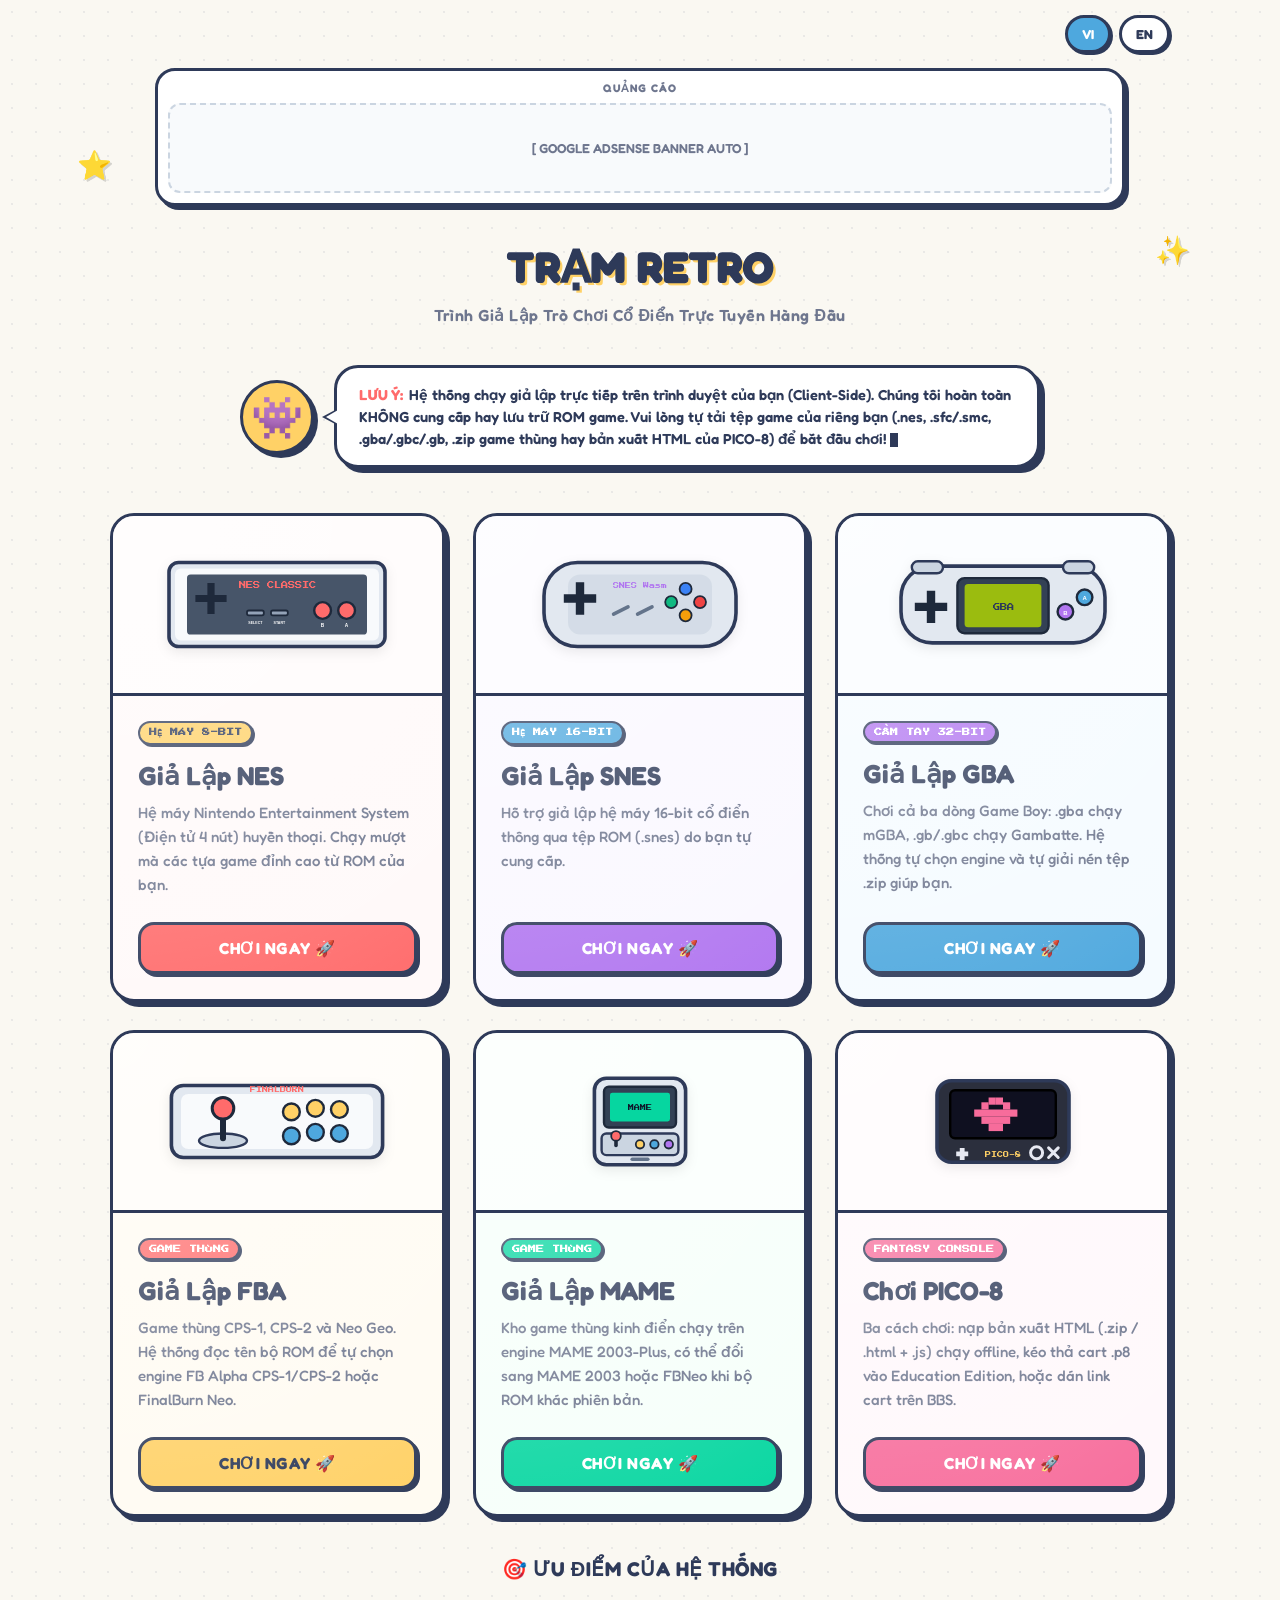
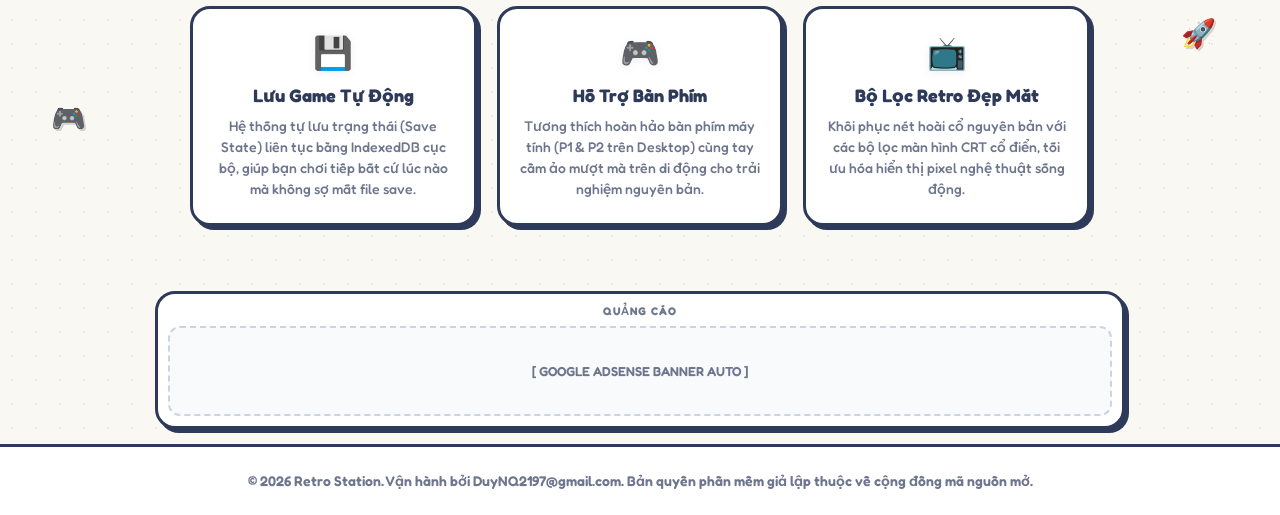
==== commit 98c6ac06: "feat(pico8): add Education Edition and BBS cart embed modes Three loading modes selectable from the " ====
--- a/index.html
+++ b/index.html
@@ -1015,9 +1015,9 @@
                     <span class="badge-8bit" data-vi="FANTASY CONSOLE" data-en="FANTASY CONSOLE">FANTASY CONSOLE</span>
                     <h2 class="card-title" data-vi="Chơi PICO-8" data-en="PICO-8 Player">Chơi PICO-8</h2>
                     <p class="card-desc"
-                        data-vi="Nạp bản xuất HTML của cart PICO-8 (.zip hoặc .html + .js) và chơi ngay, kèm cụm nút ảo D-Pad + O/X cho điện thoại."
-                        data-en="Load a PICO-8 HTML export (.zip or .html + .js) and play instantly, with an on-screen D-Pad and O/X buttons for phones.">
-                        Nạp bản xuất HTML của cart PICO-8...</p>
+                        data-vi="Ba cách chơi: nạp bản xuất HTML (.zip / .html + .js) chạy offline, kéo thả cart .p8 vào Education Edition, hoặc dán link cart trên BBS."
+                        data-en="Three ways to play: load an HTML export (.zip / .html + .js) offline, drop a .p8 cart into the Education Edition, or paste a BBS cart link.">
+                        Ba cách chơi cart PICO-8...</p>
                     <button class="card-btn" type="button" data-vi="CHƠI NGAY 🚀" data-en="PLAY NOW 🚀">CHƠI NGAY
                         🚀</button>
                 </div>
